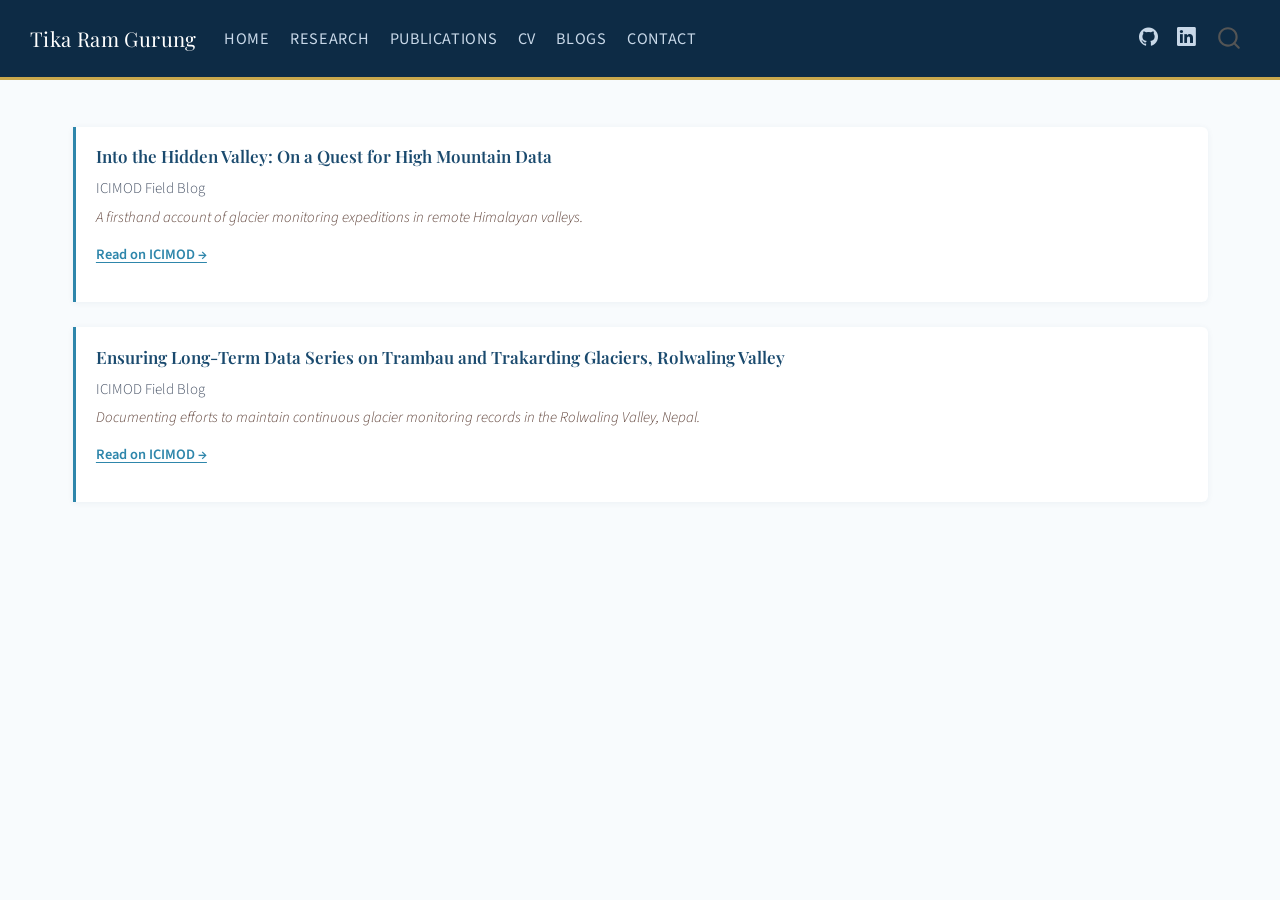
==== docs/blogs.html @ 4993eb08 "Initial website launch" ====
<!DOCTYPE html>
<html xmlns="http://www.w3.org/1999/xhtml" lang="en" xml:lang="en"><head>

<meta charset="utf-8">
<meta name="generator" content="quarto-1.7.32">

<meta name="viewport" content="width=device-width, initial-scale=1.0, user-scalable=yes">


<title>blogs – Tika Ram Gurung</title>
<style>
code{white-space: pre-wrap;}
span.smallcaps{font-variant: small-caps;}
div.columns{display: flex; gap: min(4vw, 1.5em);}
div.column{flex: auto; overflow-x: auto;}
div.hanging-indent{margin-left: 1.5em; text-indent: -1.5em;}
ul.task-list{list-style: none;}
ul.task-list li input[type="checkbox"] {
  width: 0.8em;
  margin: 0 0.8em 0.2em -1em; /* quarto-specific, see https://github.com/quarto-dev/quarto-cli/issues/4556 */ 
  vertical-align: middle;
}
</style>


<script src="site_libs/quarto-nav/quarto-nav.js"></script>
<script src="site_libs/quarto-nav/headroom.min.js"></script>
<script src="site_libs/clipboard/clipboard.min.js"></script>
<script src="site_libs/quarto-search/autocomplete.umd.js"></script>
<script src="site_libs/quarto-search/fuse.min.js"></script>
<script src="site_libs/quarto-search/quarto-search.js"></script>
<meta name="quarto:offset" content="./">
<link href="./favicon.ico" rel="icon">
<script src="site_libs/quarto-html/quarto.js" type="module"></script>
<script src="site_libs/quarto-html/tabsets/tabsets.js" type="module"></script>
<script src="site_libs/quarto-html/popper.min.js"></script>
<script src="site_libs/quarto-html/tippy.umd.min.js"></script>
<script src="site_libs/quarto-html/anchor.min.js"></script>
<link href="site_libs/quarto-html/tippy.css" rel="stylesheet">
<link href="site_libs/quarto-html/quarto-syntax-highlighting-37eea08aefeeee20ff55810ff984fec1.css" rel="stylesheet" id="quarto-text-highlighting-styles">
<script src="site_libs/bootstrap/bootstrap.min.js"></script>
<link href="site_libs/bootstrap/bootstrap-icons.css" rel="stylesheet">
<link href="site_libs/bootstrap/bootstrap-c1fac2584b48ed01fb6e278e36375074.min.css" rel="stylesheet" append-hash="true" id="quarto-bootstrap" data-mode="light">
<script id="quarto-search-options" type="application/json">{
  "location": "navbar",
  "copy-button": false,
  "collapse-after": 3,
  "panel-placement": "end",
  "type": "overlay",
  "limit": 50,
  "keyboard-shortcut": [
    "f",
    "/",
    "s"
  ],
  "show-item-context": false,
  "language": {
    "search-no-results-text": "No results",
    "search-matching-documents-text": "matching documents",
    "search-copy-link-title": "Copy link to search",
    "search-hide-matches-text": "Hide additional matches",
    "search-more-match-text": "more match in this document",
    "search-more-matches-text": "more matches in this document",
    "search-clear-button-title": "Clear",
    "search-text-placeholder": "",
    "search-detached-cancel-button-title": "Cancel",
    "search-submit-button-title": "Submit",
    "search-label": "Search"
  }
}</script>


<link rel="stylesheet" href="styles.css">
</head>

<body class="nav-fixed quarto-light">

<div id="quarto-search-results"></div>
  <header id="quarto-header" class="headroom fixed-top">
    <nav class="navbar navbar-expand-lg " data-bs-theme="dark">
      <div class="navbar-container container-fluid">
      <div class="navbar-brand-container mx-auto">
    <a class="navbar-brand" href="./index.html">
    <span class="navbar-title">Tika Ram Gurung</span>
    </a>
  </div>
            <div id="quarto-search" class="" title="Search"></div>
          <button class="navbar-toggler" type="button" data-bs-toggle="collapse" data-bs-target="#navbarCollapse" aria-controls="navbarCollapse" role="menu" aria-expanded="false" aria-label="Toggle navigation" onclick="if (window.quartoToggleHeadroom) { window.quartoToggleHeadroom(); }">
  <span class="navbar-toggler-icon"></span>
</button>
          <div class="collapse navbar-collapse" id="navbarCollapse">
            <ul class="navbar-nav navbar-nav-scroll me-auto">
  <li class="nav-item">
    <a class="nav-link" href="./index.html"> 
<span class="menu-text">Home</span></a>
  </li>  
  <li class="nav-item">
    <a class="nav-link" href="./research.html"> 
<span class="menu-text">Research</span></a>
  </li>  
  <li class="nav-item">
    <a class="nav-link" href="./publications.html"> 
<span class="menu-text">Publications</span></a>
  </li>  
  <li class="nav-item">
    <a class="nav-link" href="./cv.html"> 
<span class="menu-text">CV</span></a>
  </li>  
  <li class="nav-item">
    <a class="nav-link active" href="./blogs.html" aria-current="page"> 
<span class="menu-text">BLOGS</span></a>
  </li>  
  <li class="nav-item">
    <a class="nav-link" href="./contact.html"> 
<span class="menu-text">Contact</span></a>
  </li>  
</ul>
            <ul class="navbar-nav navbar-nav-scroll ms-auto">
  <li class="nav-item compact">
    <a class="nav-link" href="https://github.com/tikargrg"> <i class="bi bi-github" role="img">
</i> 
<span class="menu-text"></span></a>
  </li>  
  <li class="nav-item compact">
    <a class="nav-link" href="https://www.linkedin.com/in/tika-ram-gurung-55a743a3/"> <i class="bi bi-linkedin" role="img">
</i> 
<span class="menu-text"></span></a>
  </li>  
</ul>
          </div> <!-- /navcollapse -->
            <div class="quarto-navbar-tools">
</div>
      </div> <!-- /container-fluid -->
    </nav>
</header>
<!-- content -->
<div id="quarto-content" class="quarto-container page-columns page-rows-contents page-layout-full page-navbar">
<!-- sidebar -->
<!-- margin-sidebar -->
    
<!-- main -->
<main class="content column-page" id="quarto-document-content"><header id="title-block-header" class="quarto-title-block"></header>




<!-- Blog Card 1 -->
<div class="pub-item" style="margin-bottom:1.5rem;">
<div class="pub-title">
Into the Hidden Valley: On a Quest for High Mountain Data
</div>
<div class="pub-authors">
ICIMOD Field Blog
</div>
<div class="pub-journal" style="margin-bottom:0.5rem;">
A firsthand account of glacier monitoring expeditions in remote Himalayan valleys.
</div>
<p><a href="https://www.icimod.org/into-the-hidden-valley-on-a-quest-for-high-mountain-data/" target="_blank" style="color:#2e86ab; font-size:0.85rem; font-weight:600;">Read on ICIMOD →</a></p>
</div>
<!-- Blog Card 2 -->
<div class="pub-item" style="margin-bottom:1.5rem;">
<div class="pub-title">
Ensuring Long-Term Data Series on Trambau and Trakarding Glaciers, Rolwaling Valley
</div>
<div class="pub-authors">
ICIMOD Field Blog
</div>
<div class="pub-journal" style="margin-bottom:0.5rem;">
Documenting efforts to maintain continuous glacier monitoring records in the Rolwaling Valley, Nepal.
</div>
<p><a href="https://www.icimod.org/article/ensuring-long-term-data-series-on-trambau-and-trakarding-glaciers-rolwaling-valley/" target="_blank" style="color:#2e86ab; font-size:0.85rem; font-weight:600;">Read on ICIMOD →</a></p>
</div>



</main> <!-- /main -->
<script id="quarto-html-after-body" type="application/javascript">
  window.document.addEventListener("DOMContentLoaded", function (event) {
    const icon = "";
    const anchorJS = new window.AnchorJS();
    anchorJS.options = {
      placement: 'right',
      icon: icon
    };
    anchorJS.add('.anchored');
    const isCodeAnnotation = (el) => {
      for (const clz of el.classList) {
        if (clz.startsWith('code-annotation-')) {                     
          return true;
        }
      }
      return false;
    }
    const onCopySuccess = function(e) {
      // button target
      const button = e.trigger;
      // don't keep focus
      button.blur();
      // flash "checked"
      button.classList.add('code-copy-button-checked');
      var currentTitle = button.getAttribute("title");
      button.setAttribute("title", "Copied!");
      let tooltip;
      if (window.bootstrap) {
        button.setAttribute("data-bs-toggle", "tooltip");
        button.setAttribute("data-bs-placement", "left");
        button.setAttribute("data-bs-title", "Copied!");
        tooltip = new bootstrap.Tooltip(button, 
          { trigger: "manual", 
            customClass: "code-copy-button-tooltip",
            offset: [0, -8]});
        tooltip.show();    
      }
      setTimeout(function() {
        if (tooltip) {
          tooltip.hide();
          button.removeAttribute("data-bs-title");
          button.removeAttribute("data-bs-toggle");
          button.removeAttribute("data-bs-placement");
        }
        button.setAttribute("title", currentTitle);
        button.classList.remove('code-copy-button-checked');
      }, 1000);
      // clear code selection
      e.clearSelection();
    }
    const getTextToCopy = function(trigger) {
        const codeEl = trigger.previousElementSibling.cloneNode(true);
        for (const childEl of codeEl.children) {
          if (isCodeAnnotation(childEl)) {
            childEl.remove();
          }
        }
        return codeEl.innerText;
    }
    const clipboard = new window.ClipboardJS('.code-copy-button:not([data-in-quarto-modal])', {
      text: getTextToCopy
    });
    clipboard.on('success', onCopySuccess);
    if (window.document.getElementById('quarto-embedded-source-code-modal')) {
      const clipboardModal = new window.ClipboardJS('.code-copy-button[data-in-quarto-modal]', {
        text: getTextToCopy,
        container: window.document.getElementById('quarto-embedded-source-code-modal')
      });
      clipboardModal.on('success', onCopySuccess);
    }
      var localhostRegex = new RegExp(/^(?:http|https):\/\/localhost\:?[0-9]*\//);
      var mailtoRegex = new RegExp(/^mailto:/);
        var filterRegex = new RegExp('/' + window.location.host + '/');
      var isInternal = (href) => {
          return filterRegex.test(href) || localhostRegex.test(href) || mailtoRegex.test(href);
      }
      // Inspect non-navigation links and adorn them if external
     var links = window.document.querySelectorAll('a[href]:not(.nav-link):not(.navbar-brand):not(.toc-action):not(.sidebar-link):not(.sidebar-item-toggle):not(.pagination-link):not(.no-external):not([aria-hidden]):not(.dropdown-item):not(.quarto-navigation-tool):not(.about-link)');
      for (var i=0; i<links.length; i++) {
        const link = links[i];
        if (!isInternal(link.href)) {
          // undo the damage that might have been done by quarto-nav.js in the case of
          // links that we want to consider external
          if (link.dataset.originalHref !== undefined) {
            link.href = link.dataset.originalHref;
          }
        }
      }
    function tippyHover(el, contentFn, onTriggerFn, onUntriggerFn) {
      const config = {
        allowHTML: true,
        maxWidth: 500,
        delay: 100,
        arrow: false,
        appendTo: function(el) {
            return el.parentElement;
        },
        interactive: true,
        interactiveBorder: 10,
        theme: 'quarto',
        placement: 'bottom-start',
      };
      if (contentFn) {
        config.content = contentFn;
      }
      if (onTriggerFn) {
        config.onTrigger = onTriggerFn;
      }
      if (onUntriggerFn) {
        config.onUntrigger = onUntriggerFn;
      }
      window.tippy(el, config); 
    }
    const noterefs = window.document.querySelectorAll('a[role="doc-noteref"]');
    for (var i=0; i<noterefs.length; i++) {
      const ref = noterefs[i];
      tippyHover(ref, function() {
        // use id or data attribute instead here
        let href = ref.getAttribute('data-footnote-href') || ref.getAttribute('href');
        try { href = new URL(href).hash; } catch {}
        const id = href.replace(/^#\/?/, "");
        const note = window.document.getElementById(id);
        if (note) {
          return note.innerHTML;
        } else {
          return "";
        }
      });
    }
    const xrefs = window.document.querySelectorAll('a.quarto-xref');
    const processXRef = (id, note) => {
      // Strip column container classes
      const stripColumnClz = (el) => {
        el.classList.remove("page-full", "page-columns");
        if (el.children) {
          for (const child of el.children) {
            stripColumnClz(child);
          }
        }
      }
      stripColumnClz(note)
      if (id === null || id.startsWith('sec-')) {
        // Special case sections, only their first couple elements
        const container = document.createElement("div");
        if (note.children && note.children.length > 2) {
          container.appendChild(note.children[0].cloneNode(true));
          for (let i = 1; i < note.children.length; i++) {
            const child = note.children[i];
            if (child.tagName === "P" && child.innerText === "") {
              continue;
            } else {
              container.appendChild(child.cloneNode(true));
              break;
            }
          }
          if (window.Quarto?.typesetMath) {
            window.Quarto.typesetMath(container);
          }
          return container.innerHTML
        } else {
          if (window.Quarto?.typesetMath) {
            window.Quarto.typesetMath(note);
          }
          return note.innerHTML;
        }
      } else {
        // Remove any anchor links if they are present
        const anchorLink = note.querySelector('a.anchorjs-link');
        if (anchorLink) {
          anchorLink.remove();
        }
        if (window.Quarto?.typesetMath) {
          window.Quarto.typesetMath(note);
        }
        if (note.classList.contains("callout")) {
          return note.outerHTML;
        } else {
          return note.innerHTML;
        }
      }
    }
    for (var i=0; i<xrefs.length; i++) {
      const xref = xrefs[i];
      tippyHover(xref, undefined, function(instance) {
        instance.disable();
        let url = xref.getAttribute('href');
        let hash = undefined; 
        if (url.startsWith('#')) {
          hash = url;
        } else {
          try { hash = new URL(url).hash; } catch {}
        }
        if (hash) {
          const id = hash.replace(/^#\/?/, "");
          const note = window.document.getElementById(id);
          if (note !== null) {
            try {
              const html = processXRef(id, note.cloneNode(true));
              instance.setContent(html);
            } finally {
              instance.enable();
              instance.show();
            }
          } else {
            // See if we can fetch this
            fetch(url.split('#')[0])
            .then(res => res.text())
            .then(html => {
              const parser = new DOMParser();
              const htmlDoc = parser.parseFromString(html, "text/html");
              const note = htmlDoc.getElementById(id);
              if (note !== null) {
                const html = processXRef(id, note);
                instance.setContent(html);
              } 
            }).finally(() => {
              instance.enable();
              instance.show();
            });
          }
        } else {
          // See if we can fetch a full url (with no hash to target)
          // This is a special case and we should probably do some content thinning / targeting
          fetch(url)
          .then(res => res.text())
          .then(html => {
            const parser = new DOMParser();
            const htmlDoc = parser.parseFromString(html, "text/html");
            const note = htmlDoc.querySelector('main.content');
            if (note !== null) {
              // This should only happen for chapter cross references
              // (since there is no id in the URL)
              // remove the first header
              if (note.children.length > 0 && note.children[0].tagName === "HEADER") {
                note.children[0].remove();
              }
              const html = processXRef(null, note);
              instance.setContent(html);
            } 
          }).finally(() => {
            instance.enable();
            instance.show();
          });
        }
      }, function(instance) {
      });
    }
        let selectedAnnoteEl;
        const selectorForAnnotation = ( cell, annotation) => {
          let cellAttr = 'data-code-cell="' + cell + '"';
          let lineAttr = 'data-code-annotation="' +  annotation + '"';
          const selector = 'span[' + cellAttr + '][' + lineAttr + ']';
          return selector;
        }
        const selectCodeLines = (annoteEl) => {
          const doc = window.document;
          const targetCell = annoteEl.getAttribute("data-target-cell");
          const targetAnnotation = annoteEl.getAttribute("data-target-annotation");
          const annoteSpan = window.document.querySelector(selectorForAnnotation(targetCell, targetAnnotation));
          const lines = annoteSpan.getAttribute("data-code-lines").split(",");
          const lineIds = lines.map((line) => {
            return targetCell + "-" + line;
          })
          let top = null;
          let height = null;
          let parent = null;
          if (lineIds.length > 0) {
              //compute the position of the single el (top and bottom and make a div)
              const el = window.document.getElementById(lineIds[0]);
              top = el.offsetTop;
              height = el.offsetHeight;
              parent = el.parentElement.parentElement;
            if (lineIds.length > 1) {
              const lastEl = window.document.getElementById(lineIds[lineIds.length - 1]);
              const bottom = lastEl.offsetTop + lastEl.offsetHeight;
              height = bottom - top;
            }
            if (top !== null && height !== null && parent !== null) {
              // cook up a div (if necessary) and position it 
              let div = window.document.getElementById("code-annotation-line-highlight");
              if (div === null) {
                div = window.document.createElement("div");
                div.setAttribute("id", "code-annotation-line-highlight");
                div.style.position = 'absolute';
                parent.appendChild(div);
              }
              div.style.top = top - 2 + "px";
              div.style.height = height + 4 + "px";
              div.style.left = 0;
              let gutterDiv = window.document.getElementById("code-annotation-line-highlight-gutter");
              if (gutterDiv === null) {
                gutterDiv = window.document.createElement("div");
                gutterDiv.setAttribute("id", "code-annotation-line-highlight-gutter");
                gutterDiv.style.position = 'absolute';
                const codeCell = window.document.getElementById(targetCell);
                const gutter = codeCell.querySelector('.code-annotation-gutter');
                gutter.appendChild(gutterDiv);
              }
              gutterDiv.style.top = top - 2 + "px";
              gutterDiv.style.height = height + 4 + "px";
            }
            selectedAnnoteEl = annoteEl;
          }
        };
        const unselectCodeLines = () => {
          const elementsIds = ["code-annotation-line-highlight", "code-annotation-line-highlight-gutter"];
          elementsIds.forEach((elId) => {
            const div = window.document.getElementById(elId);
            if (div) {
              div.remove();
            }
          });
          selectedAnnoteEl = undefined;
        };
          // Handle positioning of the toggle
      window.addEventListener(
        "resize",
        throttle(() => {
          elRect = undefined;
          if (selectedAnnoteEl) {
            selectCodeLines(selectedAnnoteEl);
          }
        }, 10)
      );
      function throttle(fn, ms) {
      let throttle = false;
      let timer;
        return (...args) => {
          if(!throttle) { // first call gets through
              fn.apply(this, args);
              throttle = true;
          } else { // all the others get throttled
              if(timer) clearTimeout(timer); // cancel #2
              timer = setTimeout(() => {
                fn.apply(this, args);
                timer = throttle = false;
              }, ms);
          }
        };
      }
        // Attach click handler to the DT
        const annoteDls = window.document.querySelectorAll('dt[data-target-cell]');
        for (const annoteDlNode of annoteDls) {
          annoteDlNode.addEventListener('click', (event) => {
            const clickedEl = event.target;
            if (clickedEl !== selectedAnnoteEl) {
              unselectCodeLines();
              const activeEl = window.document.querySelector('dt[data-target-cell].code-annotation-active');
              if (activeEl) {
                activeEl.classList.remove('code-annotation-active');
              }
              selectCodeLines(clickedEl);
              clickedEl.classList.add('code-annotation-active');
            } else {
              // Unselect the line
              unselectCodeLines();
              clickedEl.classList.remove('code-annotation-active');
            }
          });
        }
    const findCites = (el) => {
      const parentEl = el.parentElement;
      if (parentEl) {
        const cites = parentEl.dataset.cites;
        if (cites) {
          return {
            el,
            cites: cites.split(' ')
          };
        } else {
          return findCites(el.parentElement)
        }
      } else {
        return undefined;
      }
    };
    var bibliorefs = window.document.querySelectorAll('a[role="doc-biblioref"]');
    for (var i=0; i<bibliorefs.length; i++) {
      const ref = bibliorefs[i];
      const citeInfo = findCites(ref);
      if (citeInfo) {
        tippyHover(citeInfo.el, function() {
          var popup = window.document.createElement('div');
          citeInfo.cites.forEach(function(cite) {
            var citeDiv = window.document.createElement('div');
            citeDiv.classList.add('hanging-indent');
            citeDiv.classList.add('csl-entry');
            var biblioDiv = window.document.getElementById('ref-' + cite);
            if (biblioDiv) {
              citeDiv.innerHTML = biblioDiv.innerHTML;
            }
            popup.appendChild(citeDiv);
          });
          return popup.innerHTML;
        });
      }
    }
  });
  </script>
</div> <!-- /content -->




</body></html>
---- docs/site_libs/quarto-html/tippy.css ----
.tippy-box[data-animation=fade][data-state=hidden]{opacity:0}[data-tippy-root]{max-width:calc(100vw - 10px)}.tippy-box{position:relative;background-color:#333;color:#fff;border-radius:4px;font-size:14px;line-height:1.4;white-space:normal;outline:0;transition-property:transform,visibility,opacity}.tippy-box[data-placement^=top]>.tippy-arrow{bottom:0}.tippy-box[data-placement^=top]>.tippy-arrow:before{bottom:-7px;left:0;border-width:8px 8px 0;border-top-color:initial;transform-origin:center top}.tippy-box[data-placement^=bottom]>.tippy-arrow{top:0}.tippy-box[data-placement^=bottom]>.tippy-arrow:before{top:-7px;left:0;border-width:0 8px 8px;border-bottom-color:initial;transform-origin:center bottom}.tippy-box[data-placement^=left]>.tippy-arrow{right:0}.tippy-box[data-placement^=left]>.tippy-arrow:before{border-width:8px 0 8px 8px;border-left-color:initial;right:-7px;transform-origin:center left}.tippy-box[data-placement^=right]>.tippy-arrow{left:0}.tippy-box[data-placement^=right]>.tippy-arrow:before{left:-7px;border-width:8px 8px 8px 0;border-right-color:initial;transform-origin:center right}.tippy-box[data-inertia][data-state=visible]{transition-timing-function:cubic-bezier(.54,1.5,.38,1.11)}.tippy-arrow{width:16px;height:16px;color:#333}.tippy-arrow:before{content:"";position:absolute;border-color:transparent;border-style:solid}.tippy-content{position:relative;padding:5px 9px;z-index:1}
---- docs/site_libs/quarto-html/quarto-syntax-highlighting-37eea08aefeeee20ff55810ff984fec1.css ----
/* quarto syntax highlight colors */
:root {
  --quarto-hl-ot-color: #003B4F;
  --quarto-hl-at-color: #657422;
  --quarto-hl-ss-color: #20794D;
  --quarto-hl-an-color: #5E5E5E;
  --quarto-hl-fu-color: #4758AB;
  --quarto-hl-st-color: #20794D;
  --quarto-hl-cf-color: #003B4F;
  --quarto-hl-op-color: #5E5E5E;
  --quarto-hl-er-color: #AD0000;
  --quarto-hl-bn-color: #AD0000;
  --quarto-hl-al-color: #AD0000;
  --quarto-hl-va-color: #111111;
  --quarto-hl-bu-color: inherit;
  --quarto-hl-ex-color: inherit;
  --quarto-hl-pp-color: #AD0000;
  --quarto-hl-in-color: #5E5E5E;
  --quarto-hl-vs-color: #20794D;
  --quarto-hl-wa-color: #5E5E5E;
  --quarto-hl-do-color: #5E5E5E;
  --quarto-hl-im-color: #00769E;
  --quarto-hl-ch-color: #20794D;
  --quarto-hl-dt-color: #AD0000;
  --quarto-hl-fl-color: #AD0000;
  --quarto-hl-co-color: #5E5E5E;
  --quarto-hl-cv-color: #5E5E5E;
  --quarto-hl-cn-color: #8f5902;
  --quarto-hl-sc-color: #5E5E5E;
  --quarto-hl-dv-color: #AD0000;
  --quarto-hl-kw-color: #003B4F;
}

/* other quarto variables */
:root {
  --quarto-font-monospace: SFMono-Regular, Menlo, Monaco, Consolas, "Liberation Mono", "Courier New", monospace;
}

/* syntax highlight based on Pandoc's rules */
pre > code.sourceCode > span {
  color: #003B4F;
}

code.sourceCode > span {
  color: #003B4F;
}

div.sourceCode,
div.sourceCode pre.sourceCode {
  color: #003B4F;
}

/* Normal */
code span {
  color: #003B4F;
}

/* Alert */
code span.al {
  color: #AD0000;
  font-style: inherit;
}

/* Annotation */
code span.an {
  color: #5E5E5E;
  font-style: inherit;
}

/* Attribute */
code span.at {
  color: #657422;
  font-style: inherit;
}

/* BaseN */
code span.bn {
  color: #AD0000;
  font-style: inherit;
}

/* BuiltIn */
code span.bu {
  font-style: inherit;
}

/* ControlFlow */
code span.cf {
  color: #003B4F;
  font-weight: bold;
  font-style: inherit;
}

/* Char */
code span.ch {
  color: #20794D;
  font-style: inherit;
}

/* Constant */
code span.cn {
  color: #8f5902;
  font-style: inherit;
}

/* Comment */
code span.co {
  color: #5E5E5E;
  font-style: inherit;
}

/* CommentVar */
code span.cv {
  color: #5E5E5E;
  font-style: italic;
}

/* Documentation */
code span.do {
  color: #5E5E5E;
  font-style: italic;
}

/* DataType */
code span.dt {
  color: #AD0000;
  font-style: inherit;
}

/* DecVal */
code span.dv {
  color: #AD0000;
  font-style: inherit;
}

/* Error */
code span.er {
  color: #AD0000;
  font-style: inherit;
}

/* Extension */
code span.ex {
  font-style: inherit;
}

/* Float */
code span.fl {
  color: #AD0000;
  font-style: inherit;
}

/* Function */
code span.fu {
  color: #4758AB;
  font-style: inherit;
}

/* Import */
code span.im {
  color: #00769E;
  font-style: inherit;
}

/* Information */
code span.in {
  color: #5E5E5E;
  font-style: inherit;
}

/* Keyword */
code span.kw {
  color: #003B4F;
  font-weight: bold;
  font-style: inherit;
}

/* Operator */
code span.op {
  color: #5E5E5E;
  font-style: inherit;
}

/* Other */
code span.ot {
  color: #003B4F;
  font-style: inherit;
}

/* Preprocessor */
code span.pp {
  color: #AD0000;
  font-style: inherit;
}

/* SpecialChar */
code span.sc {
  color: #5E5E5E;
  font-style: inherit;
}

/* SpecialString */
code span.ss {
  color: #20794D;
  font-style: inherit;
}

/* String */
code span.st {
  color: #20794D;
  font-style: inherit;
}

/* Variable */
code span.va {
  color: #111111;
  font-style: inherit;
}

/* VerbatimString */
code span.vs {
  color: #20794D;
  font-style: inherit;
}

/* Warning */
code span.wa {
  color: #5E5E5E;
  font-style: italic;
}

.prevent-inlining {
  content: "</";
}

/*# sourceMappingURL=27d3d809615f7771493d095567f04340.css.map */
---- docs/styles.css ----
/* ── Google Fonts ── */
@import url('https://fonts.googleapis.com/css2?family=Playfair+Display:wght@400;600;700&family=Source+Sans+3:wght@300;400;600&family=JetBrains+Mono:wght@400&display=swap');

/* ── Color Palette: Himalayan Ice & Earth ── */
:root {
  --glacier-blue:   #1a4a6e;
  --ice-light:      #d6eaf8;
  --peak-white:     #f8fbfd;
  --earth-brown:    #5d4037;
  --meltwater:      #2e86ab;
  --snow-gray:      #e8edf0;
  --text-dark:      #1c2833;
  --text-mid:       #4a5568;
  --accent-gold:    #c9a84c;
  --nav-bg:         #0d2b45;
}

/* ── Base ── */
body {
  font-family: 'Source Sans 3', sans-serif;
  font-weight: 300;
  color: var(--text-dark);
  background: var(--peak-white);
  line-height: 1.75;
}

h1, h2, h3, h4 {
  font-family: 'Playfair Display', serif;
  color: var(--glacier-blue);
}

code, pre {
  font-family: 'JetBrains Mono', monospace;
  font-size: 0.85em;
}

/* ── Navbar ── */
.navbar {
  background-color: var(--nav-bg) !important;
  border-bottom: 3px solid var(--accent-gold);
  padding: 0.8rem 2rem;
}

.navbar-brand,
.navbar-brand:hover {
  color: #ffffff !important;
  font-family: 'Playfair Display', serif;
  font-size: 1.2rem;
  letter-spacing: 0.02em;
}

.navbar .nav-link {
  color: #c8d8e8 !important;
  font-weight: 400;
  font-size: 0.95rem;
  letter-spacing: 0.04em;
  text-transform: uppercase;
  transition: color 0.2s;
}

.navbar .nav-link:hover {
  color: var(--accent-gold) !important;
}

/* ── Hero Section ── */
.hero-section {
background: linear-gradient(135deg, rgba(13,43,69,0.88), rgba(13,43,69,0.75)),
            url('Tika.JPG');
  background-size: cover;
  background-position: center;
  color: white;
  padding: 5rem 2rem 4rem;
  position: relative;
  overflow: hidden;
}

.hero-section::before {
  content: '';
  position: absolute;
  bottom: 0; left: 0; right: 0;
  height: 60px;
  background: url("data:image/svg+xml,%3Csvg viewBox='0 0 1200 60' xmlns='http://www.w3.org/2000/svg'%3E%3Cpolygon points='0,60 200,10 400,45 600,5 800,40 1000,8 1200,35 1200,60' fill='%23f8fbfd'/%3E%3C/svg%3E");
  background-size: cover;
}

.hero-section::after {
  content: '';
  position: absolute;
  top: -50px; right: -50px;
  width: 300px; height: 300px;
  border-radius: 50%;
  background: rgba(255,255,255,0.04);
}

.hero-name {
  font-family: 'Playfair Display', serif;
  font-size: clamp(2.2rem, 5vw, 3.5rem);
  font-weight: 700;
  margin-bottom: 0.3rem;
  line-height: 1.1;
}

.hero-title {
  font-size: 1.1rem;
  font-weight: 300;
  color: var(--ice-light);
  margin-bottom: 0.2rem;
  letter-spacing: 0.03em;
}

.hero-affil {
  font-size: 0.95rem;
  color: rgba(255,255,255,0.65);
  margin-bottom: 1.5rem;
}

.hero-tagline {
  font-style: italic;
  color: rgba(255,255,255,0.82);
  font-size: 1rem;
  max-width: 520px;
  margin-bottom: 2rem;
  line-height: 1.6;
}

.hero-badges {
  display: flex;
  flex-wrap: wrap;
  gap: 0.6rem;
  margin-bottom: 2rem;
}

.badge-pill {
  background: rgba(255,255,255,0.12);
  border: 1px solid rgba(255,255,255,0.25);
  color: #e0edf7;
  border-radius: 20px;
  padding: 0.25rem 0.85rem;
  font-size: 0.82rem;
  font-weight: 400;
  letter-spacing: 0.03em;
}

.hero-links a {
  display: inline-flex;
  align-items: center;
  gap: 0.4rem;
  background: var(--accent-gold);
  color: var(--nav-bg);
  padding: 0.55rem 1.3rem;
  border-radius: 4px;
  font-weight: 600;
  font-size: 0.9rem;
  text-decoration: none;
  margin-right: 0.6rem;
  margin-bottom: 0.5rem;
  transition: transform 0.15s, box-shadow 0.15s;
}

.hero-links a:hover {
  transform: translateY(-2px);
  box-shadow: 0 6px 18px rgba(0,0,0,0.3);
  text-decoration: none;
  color: var(--nav-bg);
}

.hero-links a.secondary {
  background: transparent;
  border: 1.5px solid rgba(255,255,255,0.4);
  color: white;
}

.hero-links a.secondary:hover {
  border-color: white;
  color: white;
}

/* ── Section Styles ── */
.section {
  padding: 4rem 2rem;
}

.section-alt {
  background: var(--snow-gray);
}

.section-title {
  font-family: 'Playfair Display', serif;
  font-size: 1.9rem;
  color: var(--glacier-blue);
  margin-bottom: 0.4rem;
  position: relative;
  display: inline-block;
}

.section-title::after {
  content: '';
  display: block;
  width: 50px;
  height: 3px;
  background: var(--accent-gold);
  margin-top: 0.4rem;
}

/* ── Cards ── */
.project-card {
  background: white;
  border-radius: 8px;
  overflow: hidden;
  box-shadow: 0 2px 12px rgba(26,74,110,0.08);
  transition: transform 0.2s, box-shadow 0.2s;
  height: 100%;
}

.project-card:hover {
  transform: translateY(-4px);
  box-shadow: 0 10px 30px rgba(26,74,110,0.15);
}

.project-card img {
  width: 100%;
  height: 220px;
  object-fit: cover;
}

.project-card-body {
  padding: 1.4rem 1.5rem;
}

.project-card-body h3 {
  font-size: 1.15rem;
  margin-bottom: 0.5rem;
  color: var(--glacier-blue);
}

.project-card-body p {
  font-size: 0.92rem;
  color: var(--text-mid);
  line-height: 1.65;
}

.tag {
  display: inline-block;
  background: var(--ice-light);
  color: var(--glacier-blue);
  border-radius: 3px;
  padding: 0.18rem 0.6rem;
  font-size: 0.78rem;
  font-weight: 600;
  margin-right: 0.3rem;
  margin-bottom: 0.4rem;
  letter-spacing: 0.04em;
  text-transform: uppercase;
}

/* ── Publication List ── */
.pub-item {
  border-left: 3px solid var(--meltwater);
  padding: 0.9rem 1.2rem;
  margin-bottom: 1.2rem;
  background: white;
  border-radius: 0 6px 6px 0;
  box-shadow: 0 1px 6px rgba(26,74,110,0.06);
}

.pub-item:hover {
  border-left-color: var(--accent-gold);
}

.pub-item .pub-title {
  font-family: 'Playfair Display', serif;
  font-size: 1rem;
  color: var(--glacier-blue);
  font-weight: 600;
  margin-bottom: 0.25rem;
}

.pub-item .pub-authors {
  font-size: 0.88rem;
  color: var(--text-mid);
  margin-bottom: 0.15rem;
}

.pub-item .pub-journal {
  font-size: 0.88rem;
  color: var(--earth-brown);
  font-style: italic;
}

.pub-item a {
  color: var(--meltwater);
  font-size: 0.82rem;
  font-weight: 600;
}

/* ── Stats Row ── */
.stat-box {
  text-align: center;
  padding: 1.5rem;
}

.stat-number {
  font-family: 'Playfair Display', serif;
  font-size: 2.8rem;
  font-weight: 700;
  color: var(--glacier-blue);
  line-height: 1;
}

.stat-label {
  font-size: 0.88rem;
  color: var(--text-mid);
  text-transform: uppercase;
  letter-spacing: 0.08em;
  margin-top: 0.3rem;
}

/* ── Timeline ── */
.timeline-item {
  border-left: 2px solid var(--ice-light);
  padding: 0 0 1.5rem 1.5rem;
  position: relative;
  margin-left: 0.5rem;
}

.timeline-item::before {
  content: '';
  position: absolute;
  left: -7px; top: 4px;
  width: 12px; height: 12px;
  border-radius: 50%;
  background: var(--meltwater);
  border: 2px solid white;
  box-shadow: 0 0 0 2px var(--meltwater);
}

.timeline-year {
  font-size: 0.8rem;
  font-weight: 600;
  color: var(--meltwater);
  letter-spacing: 0.06em;
  text-transform: uppercase;
  margin-bottom: 0.15rem;
}

.timeline-title {
  font-family: 'Playfair Display', serif;
  font-size: 1rem;
  color: var(--glacier-blue);
  margin-bottom: 0.1rem;
}

.timeline-sub {
  font-size: 0.88rem;
  color: var(--text-mid);
}

/* ── Award Banner ── */
.award-item {
  display: flex;
  align-items: flex-start;
  gap: 1rem;
  padding: 1rem 1.2rem;
  background: white;
  border-radius: 6px;
  margin-bottom: 0.8rem;
  box-shadow: 0 1px 6px rgba(0,0,0,0.06);
}

.award-icon {
  font-size: 1.4rem;
  flex-shrink: 0;
}

/* ── Footer ── */
.site-footer {
  background: var(--nav-bg);
  color: rgba(255,255,255,0.6);
  text-align: center;
  padding: 2.5rem 1rem;
  font-size: 0.88rem;
}

.site-footer a {
  color: var(--accent-gold);
}

/* ── Responsive tweaks ── */
@media (max-width: 768px) {
  .hero-section { padding: 3.5rem 1.2rem 3rem; }
  .section { padding: 2.5rem 1.2rem; }
}

/* ── quarto overrides ── */
#quarto-content { padding: 0; }
main.content { padding: 0; max-width: 100%; }
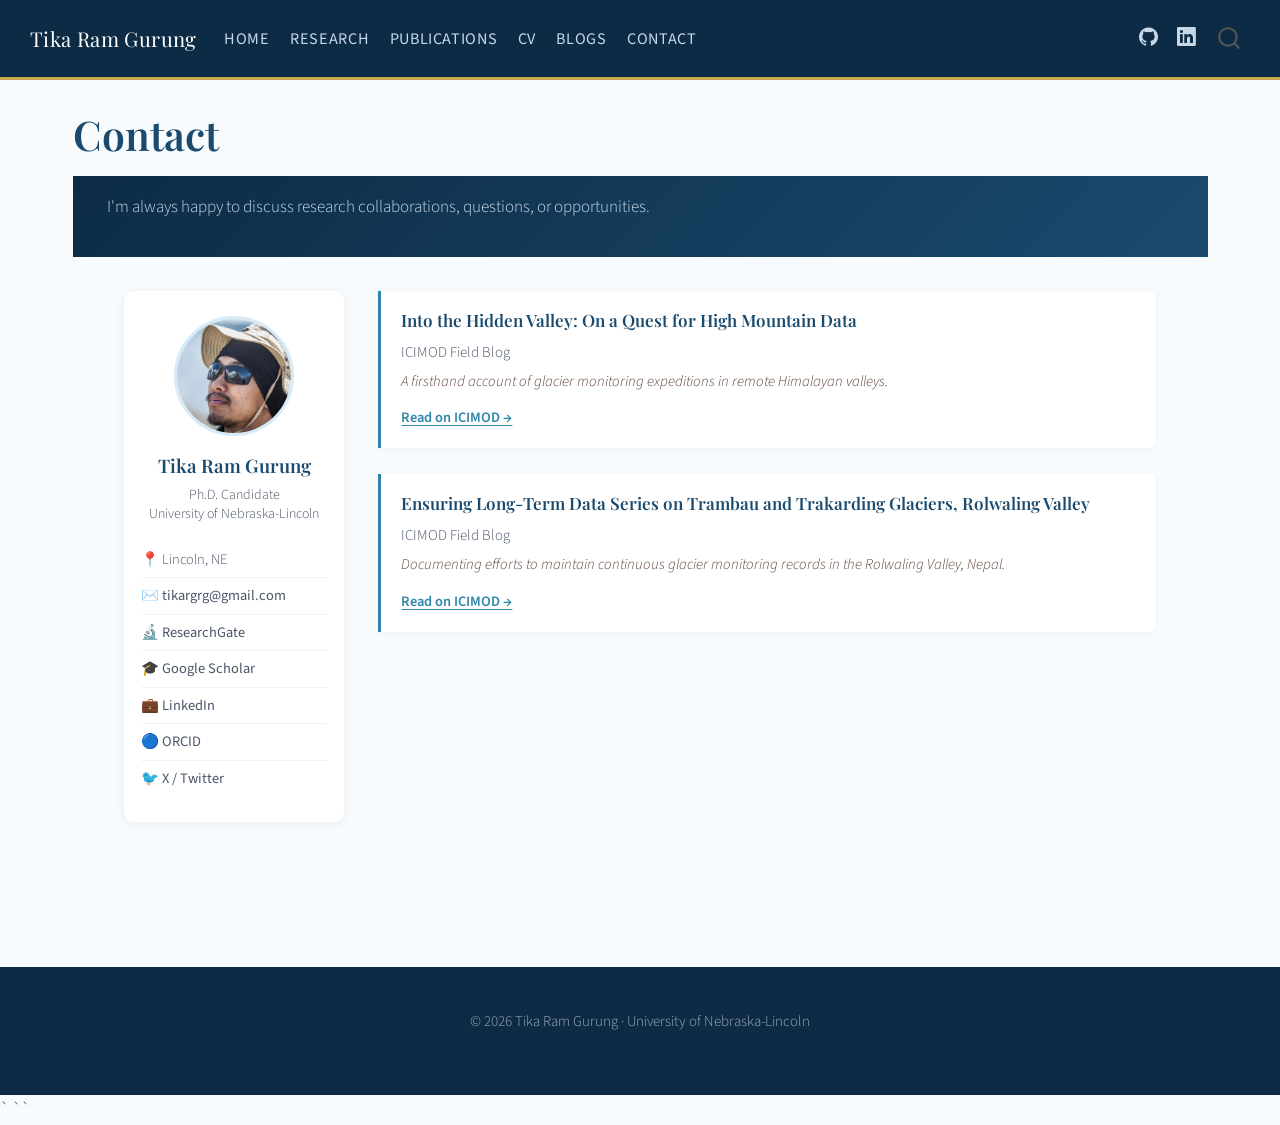
==== commit e5b27023: "sidebar added" ====
--- a/docs/blogs.html
+++ b/docs/blogs.html
@@ -71,6 +71,14 @@
 
 
 <link rel="stylesheet" href="styles.css">
+<meta property="og:title" content="Tika Ram Gurung">
+<meta property="og:image" content="https://tikagurung.github.io/tika-r-gurung-github.io/figures/Tika_Face.JPG">
+<meta property="og:site_name" content="Tika Ram Gurung">
+<meta property="og:image:alt" content="Tika Ram Gurung">
+<meta name="twitter:title" content="Tika Ram Gurung">
+<meta name="twitter:image" content="https://tikagurung.github.io/tika-r-gurung-github.io/figures/Tika_Face.JPG">
+<meta name="twitter:image:alt" content="Tika Ram Gurung">
+<meta name="twitter:card" content="summary_large_image">
 </head>
 
 <body class="nav-fixed quarto-light">
@@ -117,7 +125,7 @@
 </ul>
             <ul class="navbar-nav navbar-nav-scroll ms-auto">
   <li class="nav-item compact">
-    <a class="nav-link" href="https://github.com/tikargrg"> <i class="bi bi-github" role="img">
+    <a class="nav-link" href="https://github.com/TikaGurung"> <i class="bi bi-github" role="img">
 </i> 
 <span class="menu-text"></span></a>
   </li>  
@@ -139,41 +147,74 @@
 <!-- margin-sidebar -->
     
 <!-- main -->
-<main class="content column-page" id="quarto-document-content"><header id="title-block-header" class="quarto-title-block"></header>
-
-
-
-
-<!-- Blog Card 1 -->
-<div class="pub-item" style="margin-bottom:1.5rem;">
-<div class="pub-title">
-Into the Hidden Valley: On a Quest for High Mountain Data
+<main class="content column-page" id="quarto-document-content"><header id="title-block-header" class="quarto-title-block"><h1 style="font-family:'Playfair Display',serif; font-size:2.4rem; margin-bottom:0.4rem;" class="title display-7">Contact</h1></header>
+
+
+
+
+<!-- HERO -->
+<div style="background: linear-gradient(135deg,#0d2b45,#1a4a6e); color:white; padding:1rem 2rem;">
+  <div style="max-width:1100px; margin:0 auto;">
+    
+    <p style="color:#c8d8e8;">I'm always happy to discuss research collaborations, questions, or opportunities.</p>
+  </div>
 </div>
-<div class="pub-authors">
-ICIMOD Field Blog
+
+<!-- TWO COLUMN LAYOUT -->
+<div style="max-width:1100px; margin:0 auto; display:grid; grid-template-columns:220px 1fr; gap:2rem; padding:2rem;">
+
+  <!-- PROFILE SIDEBAR -->
+  <div>
+    <div class="profile-card">
+      <img src="figures/Tika_Face.JPG" alt="Tika Ram Gurung">
+      <div class="profile-name">Tika Ram Gurung</div>
+      <div class="profile-role">Ph.D. Candidate<br>University of Nebraska-Lincoln</div>
+      <ul class="profile-links">
+        <li>📍 Lincoln, NE</li>
+        <li>✉️ <a href="mailto:tikargrg@gmail.com">tikargrg@gmail.com</a></li>
+        <li>🔬 <a href="https://www.researchgate.net/profile/Tika-Ram-Gurung" target="_blank">ResearchGate</a></li>
+        <li>🎓 <a href="https://scholar.google.com/citations?user=TMxdLn0AAAAJ&amp;hl=en" target="_blank">Google Scholar</a></li>
+        <li>💼 <a href="https://www.linkedin.com/in/tika-ram-gurung-55a743a3/" target="_blank">LinkedIn</a></li>
+        <li>🔵 <a href="https://orcid.org/0000-0003-4287-6150" target="_blank">ORCID</a></li>
+        <li>🐦 <a href="https://x.com/TR_Gurung" target="_blank">X / Twitter</a></li>
+      </ul>
+    </div>
+  </div>
+
+  <!-- MAIN CONTENT -->
+
+ <!-- MAIN CONTENT -->
+  <div>
+
+    <!-- Blog Card 1 -->
+    <div class="pub-item" style="margin-bottom:1.5rem;">
+      <div class="pub-title">Into the Hidden Valley: On a Quest for High Mountain Data</div>
+      <div class="pub-authors">ICIMOD Field Blog</div>
+      <div class="pub-journal" style="margin-bottom:0.5rem;">A firsthand account of glacier monitoring expeditions in remote Himalayan valleys.</div>
+      <a href="https://www.icimod.org/into-the-hidden-valley-on-a-quest-for-high-mountain-data/" target="_blank" style="color:#2e86ab; font-size:0.85rem; font-weight:600;">Read on ICIMOD →</a>
+    </div>
+
+    <!-- Blog Card 2 -->
+    <div class="pub-item" style="margin-bottom:1.5rem;">
+      <div class="pub-title">Ensuring Long-Term Data Series on Trambau and Trakarding Glaciers, Rolwaling Valley</div>
+      <div class="pub-authors">ICIMOD Field Blog</div>
+      <div class="pub-journal" style="margin-bottom:0.5rem;">Documenting efforts to maintain continuous glacier monitoring records in the Rolwaling Valley, Nepal.</div>
+      <a href="https://www.icimod.org/article/ensuring-long-term-data-series-on-trambau-and-trakarding-glaciers-rolwaling-valley/" target="_blank" style="color:#2e86ab; font-size:0.85rem; font-weight:600;">Read on ICIMOD →</a>
+    </div>
+
+  </div>
 </div>
-<div class="pub-journal" style="margin-bottom:0.5rem;">
-A firsthand account of glacier monitoring expeditions in remote Himalayan valleys.
-</div>
-<p><a href="https://www.icimod.org/into-the-hidden-valley-on-a-quest-for-high-mountain-data/" target="_blank" style="color:#2e86ab; font-size:0.85rem; font-weight:600;">Read on ICIMOD →</a></p>
-</div>
-<!-- Blog Card 2 -->
-<div class="pub-item" style="margin-bottom:1.5rem;">
-<div class="pub-title">
-Ensuring Long-Term Data Series on Trambau and Trakarding Glaciers, Rolwaling Valley
-</div>
-<div class="pub-authors">
-ICIMOD Field Blog
-</div>
-<div class="pub-journal" style="margin-bottom:0.5rem;">
-Documenting efforts to maintain continuous glacier monitoring records in the Rolwaling Valley, Nepal.
-</div>
-<p><a href="https://www.icimod.org/article/ensuring-long-term-data-series-on-trambau-and-trakarding-glaciers-rolwaling-valley/" target="_blank" style="color:#2e86ab; font-size:0.85rem; font-weight:600;">Read on ICIMOD →</a></p>
-</div>
-
-
-
-</main> <!-- /main -->
+  </main></div>
+
+
+<footer class="site-footer">
+  <p>© 2026 Tika Ram Gurung · University of Nebraska-Lincoln</p>
+</footer>
+` ``
+
+
+
+ <!-- /main -->
 <script id="quarto-html-after-body" type="application/javascript">
   window.document.addEventListener("DOMContentLoaded", function (event) {
     const icon = "";
@@ -246,7 +287,7 @@
     }
       var localhostRegex = new RegExp(/^(?:http|https):\/\/localhost\:?[0-9]*\//);
       var mailtoRegex = new RegExp(/^mailto:/);
-        var filterRegex = new RegExp('/' + window.location.host + '/');
+        var filterRegex = new RegExp("https:\/\/tikagurung\.github\.io\/tika-r-gurung-github\.io\/");
       var isInternal = (href) => {
           return filterRegex.test(href) || localhostRegex.test(href) || mailtoRegex.test(href);
       }
@@ -573,7 +614,7 @@
     }
   });
   </script>
-</div> <!-- /content -->
+ <!-- /content -->
 
 
 
--- a/docs/styles.css
+++ b/docs/styles.css
@@ -394,3 +394,65 @@
 /* ── quarto overrides ── */
 #quarto-content { padding: 0; }
 main.content { padding: 0; max-width: 100%; }
+
+
+/* ── Profile Sidebar Card ── */
+.profile-card {
+  text-align: center;
+  padding: 1.5rem 1rem;
+  background: white;
+  border-radius: 10px;
+  box-shadow: 0 2px 12px rgba(26,74,110,0.08);
+  margin-bottom: 2rem;
+}
+
+.profile-card img {
+  width: 120px;
+  height: 120px;
+  border-radius: 50%;
+  object-fit: cover;
+  border: 3px solid var(--ice-light);
+  margin-bottom: 0.8rem;
+}
+
+.profile-card .profile-name {
+  font-family: 'Playfair Display', serif;
+  font-size: 1.1rem;
+  color: var(--glacier-blue);
+  font-weight: 600;
+  margin-bottom: 0.2rem;
+}
+
+.profile-card .profile-role {
+  font-size: 0.82rem;
+  color: var(--text-mid);
+  margin-bottom: 1rem;
+  line-height: 1.4;
+}
+
+.profile-card .profile-links {
+  list-style: none;
+  padding: 0;
+  margin: 0;
+  text-align: left;
+}
+
+.profile-card .profile-links li {
+  padding: 0.3rem 0;
+  font-size: 0.85rem;
+  color: var(--text-mid);
+  border-bottom: 1px solid #f0f4f8;
+}
+
+.profile-card .profile-links li:last-child {
+  border-bottom: none;
+}
+
+.profile-card .profile-links a {
+  color: var(--text-mid);
+  text-decoration: none;
+}
+
+.profile-card .profile-links a:hover {
+  color: var(--meltwater);
+}
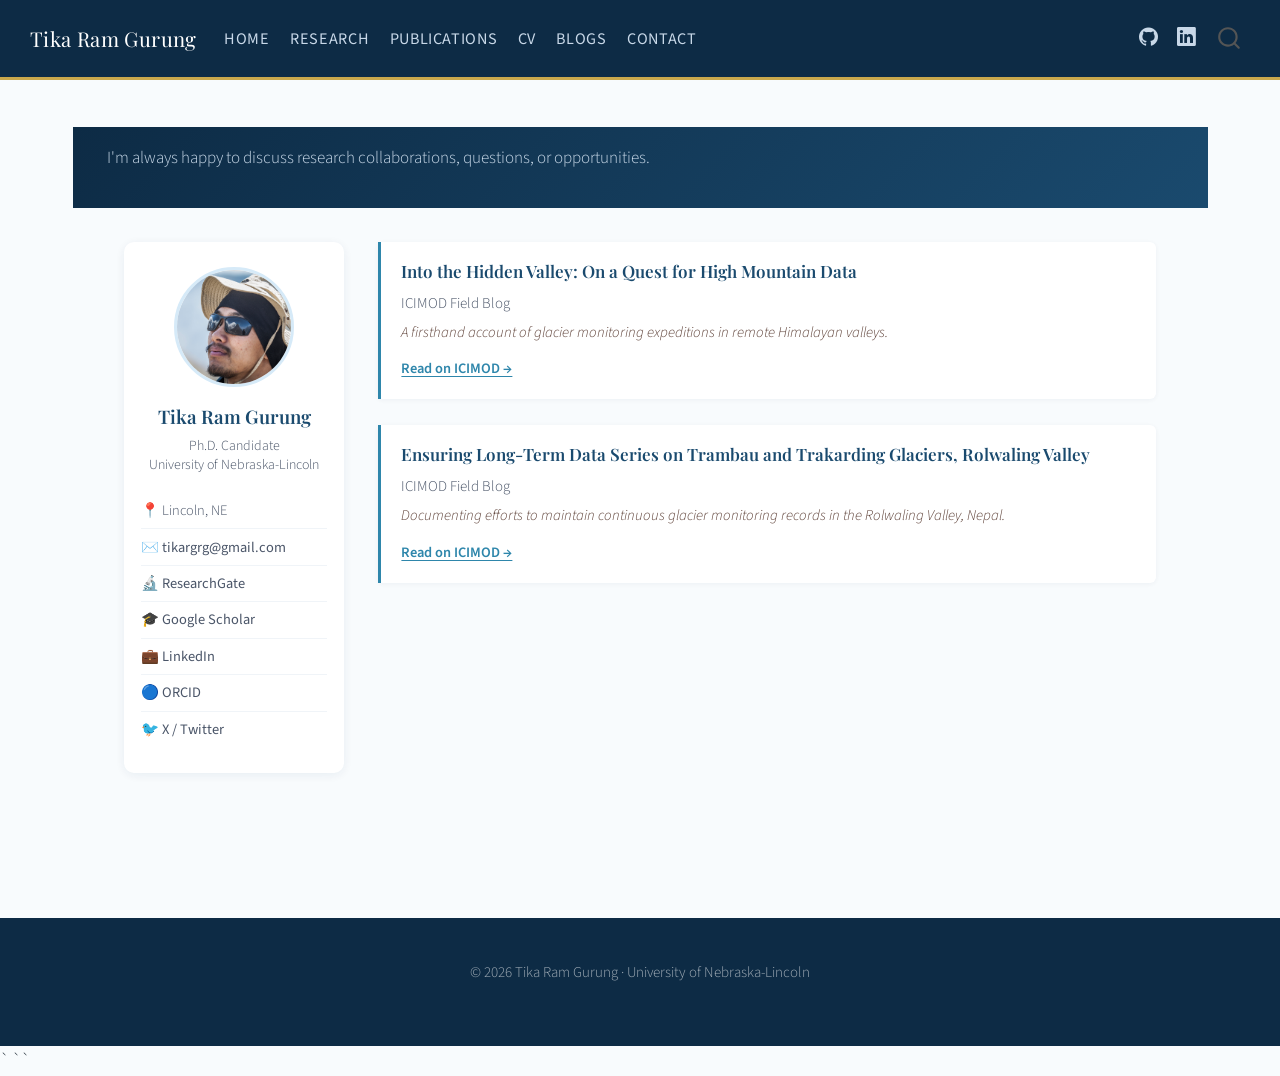
==== commit c5e469af: "finer sidebar added" ====
--- a/docs/blogs.html
+++ b/docs/blogs.html
@@ -147,7 +147,7 @@
 <!-- margin-sidebar -->
     
 <!-- main -->
-<main class="content column-page" id="quarto-document-content"><header id="title-block-header" class="quarto-title-block"><h1 style="font-family:'Playfair Display',serif; font-size:2.4rem; margin-bottom:0.4rem;" class="title display-7">Contact</h1></header>
+<main class="content column-page" id="quarto-document-content"><header id="title-block-header" class="quarto-title-block"></header>
 
 
 
@@ -155,7 +155,7 @@
 <!-- HERO -->
 <div style="background: linear-gradient(135deg,#0d2b45,#1a4a6e); color:white; padding:1rem 2rem;">
   <div style="max-width:1100px; margin:0 auto;">
-    
+  
     <p style="color:#c8d8e8;">I'm always happy to discuss research collaborations, questions, or opportunities.</p>
   </div>
 </div>
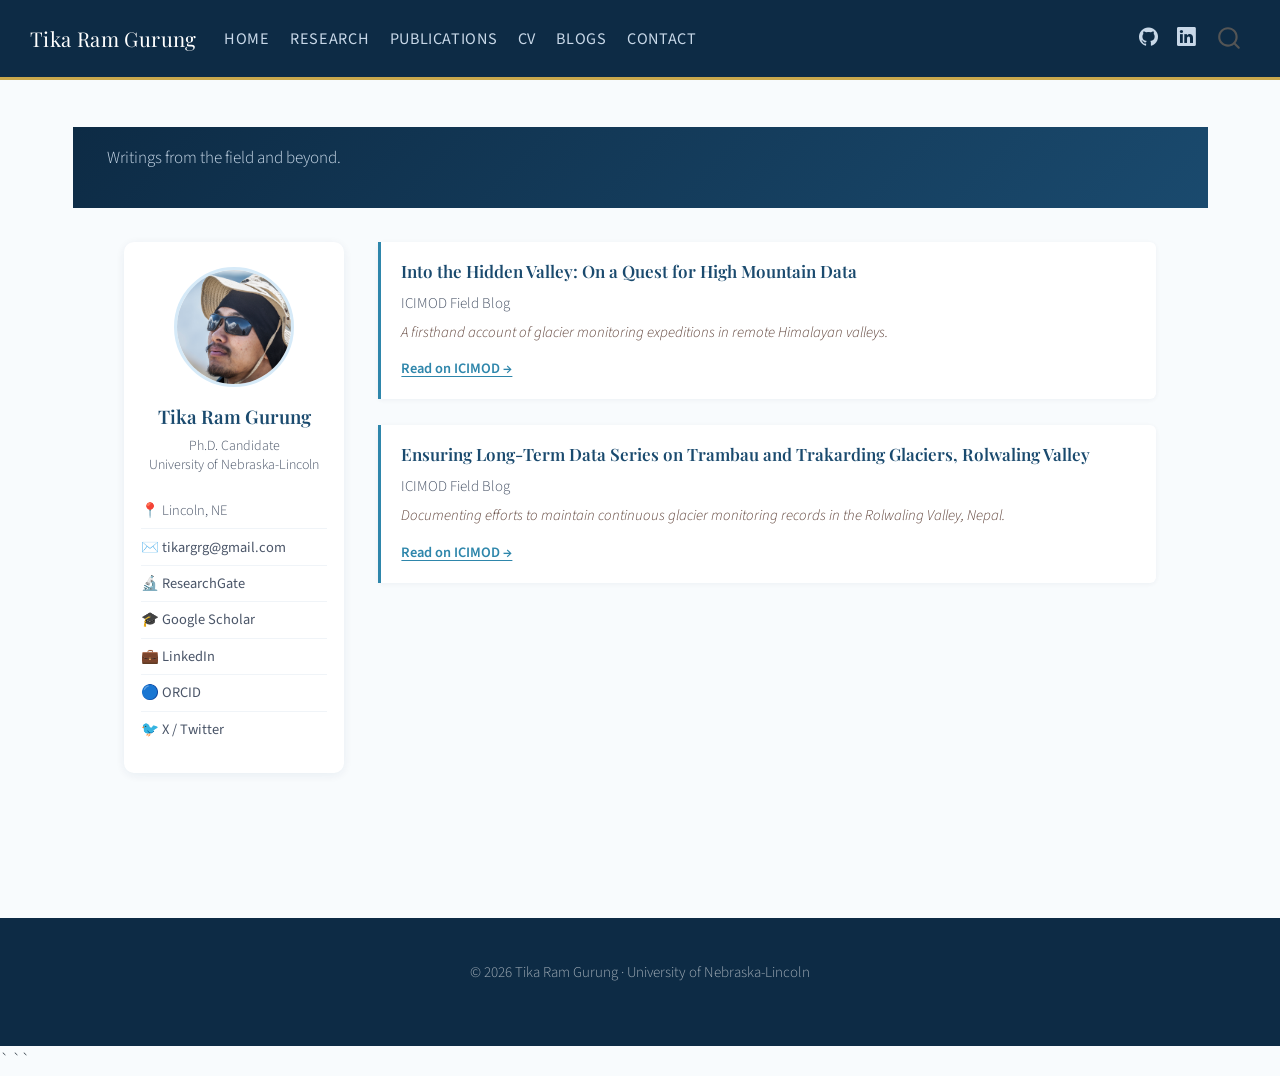
==== commit e8dd39f6: "blogs info added" ====
--- a/docs/blogs.html
+++ b/docs/blogs.html
@@ -156,7 +156,7 @@
 <div style="background: linear-gradient(135deg,#0d2b45,#1a4a6e); color:white; padding:1rem 2rem;">
   <div style="max-width:1100px; margin:0 auto;">
   
-    <p style="color:#c8d8e8;">I'm always happy to discuss research collaborations, questions, or opportunities.</p>
+<p style="color:#c8d8e8;">Writings from the field and beyond.</p>
   </div>
 </div>
 
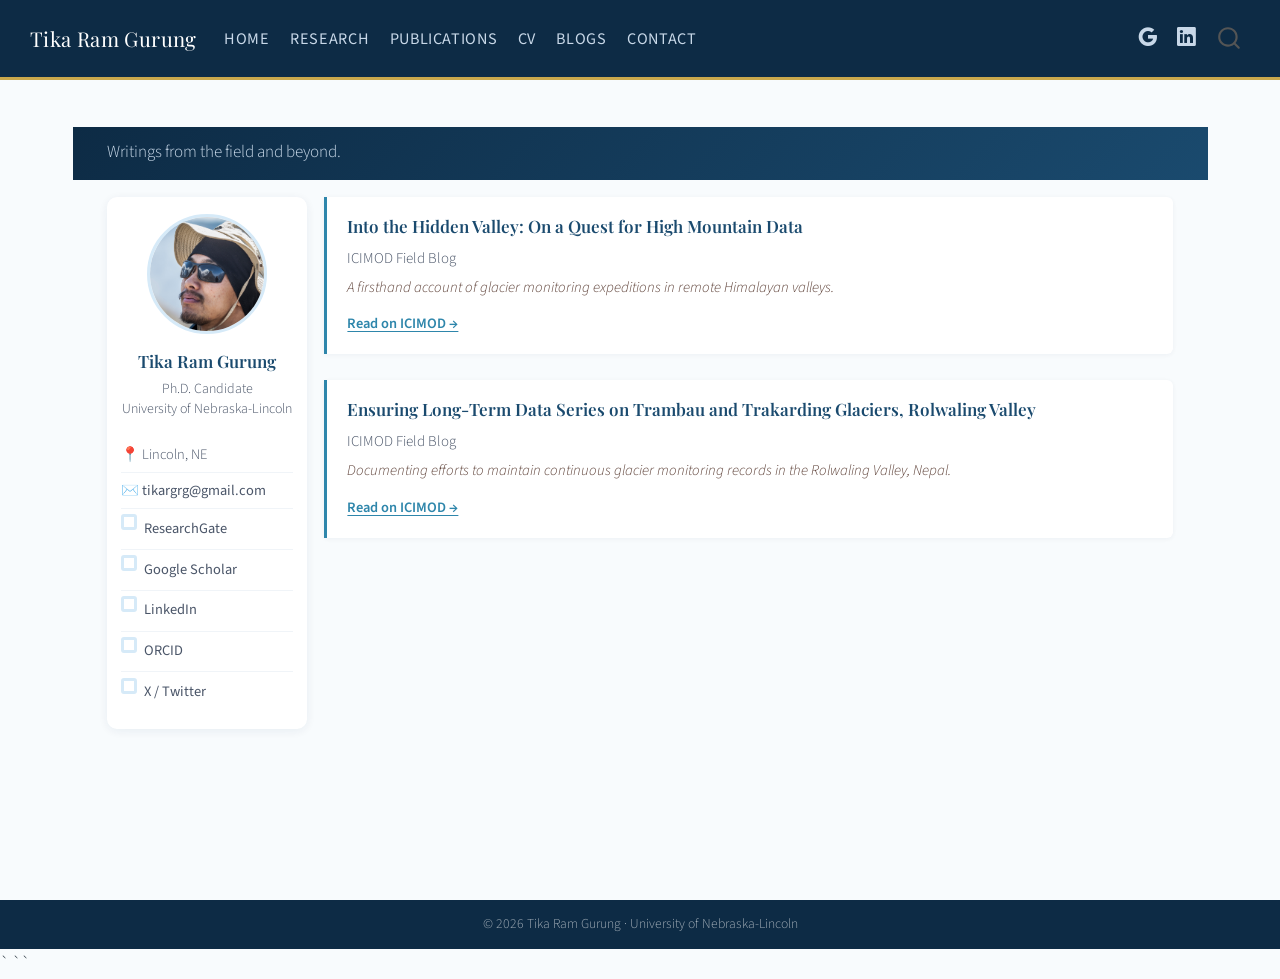
==== commit 2ca0575d: "Font style changed" ====
--- a/docs/blogs.html
+++ b/docs/blogs.html
@@ -125,7 +125,7 @@
 </ul>
             <ul class="navbar-nav navbar-nav-scroll ms-auto">
   <li class="nav-item compact">
-    <a class="nav-link" href="https://github.com/TikaGurung"> <i class="bi bi-github" role="img">
+    <a class="nav-link" href="https://scholar.google.com/citations?user=TMxdLn0AAAAJ&amp;hl=en"> <i class="bi bi-google scholar" role="img">
 </i> 
 <span class="menu-text"></span></a>
   </li>  
@@ -161,23 +161,27 @@
 </div>
 
 <!-- TWO COLUMN LAYOUT -->
-<div style="max-width:1100px; margin:0 auto; display:grid; grid-template-columns:220px 1fr; gap:2rem; padding:2rem;">
-
-  <!-- PROFILE SIDEBAR -->
+<div style="max-width:1100px; margin:0 auto; display:grid; grid-template-columns:200px 1fr; gap:1rem; padding:1rem;">
+
+    <!-- PROFILE SIDEBAR -->
   <div>
     <div class="profile-card">
       <img src="figures/Tika_Face.JPG" alt="Tika Ram Gurung">
       <div class="profile-name">Tika Ram Gurung</div>
-      <div class="profile-role">Ph.D. Candidate<br>University of Nebraska-Lincoln</div>
-      <ul class="profile-links">
-        <li>📍 Lincoln, NE</li>
-        <li>✉️ <a href="mailto:tikargrg@gmail.com">tikargrg@gmail.com</a></li>
-        <li>🔬 <a href="https://www.researchgate.net/profile/Tika-Ram-Gurung" target="_blank">ResearchGate</a></li>
-        <li>🎓 <a href="https://scholar.google.com/citations?user=TMxdLn0AAAAJ&amp;hl=en" target="_blank">Google Scholar</a></li>
-        <li>💼 <a href="https://www.linkedin.com/in/tika-ram-gurung-55a743a3/" target="_blank">LinkedIn</a></li>
-        <li>🔵 <a href="https://orcid.org/0000-0003-4287-6150" target="_blank">ORCID</a></li>
-        <li>🐦 <a href="https://x.com/TR_Gurung" target="_blank">X / Twitter</a></li>
-      </ul>
+    <div class="profile-role">Ph.D. Candidate<br>University of Nebraska-Lincoln</div>
+     
+
+<ul class="profile-links">
+  <li>📍 Lincoln, NE</li>
+  <li>✉️ <a href="mailto:tikargrg@gmail.com">tikargrg@gmail.com</a></li>
+  <li><a href="https://www.researchgate.net/profile/Tika-Ram-Gurung" target="_blank"><img src="https://upload.wikimedia.org/wikipedia/commons/5/5e/ResearchGate_icon_SVG.svg" width="16" height="16" style="vertical-align:middle; margin-right:4px;"> ResearchGate</a></li>
+  <li><a href="https://scholar.google.com/citations?user=TMxdLn0AAAAJ&amp;hl=en" target="_blank"><img src="https://upload.wikimedia.org/wikipedia/commons/c/c7/Google_Scholar_logo.svg" width="16" height="16" style="vertical-align:middle; margin-right:4px;"> Google Scholar</a></li>
+  <li><a href="https://www.linkedin.com/in/tika-ram-gurung-55a743a3/" target="_blank"><img src="https://upload.wikimedia.org/wikipedia/commons/c/ca/LinkedIn_logo_initials.png" width="16" height="16" style="vertical-align:middle; margin-right:4px;"> LinkedIn</a></li>
+  <li><a href="https://orcid.org/0000-0003-4287-6150" target="_blank"><img src="https://upload.wikimedia.org/wikipedia/commons/0/06/ORCID_iD.svg" width="16" height="16" style="vertical-align:middle; margin-right:4px;"> ORCID</a></li>
+  <li><a href="https://x.com/TR_Gurung" target="_blank"><img src="https://upload.wikimedia.org/wikipedia/commons/5/53/X_logo_2023_original.svg" width="16" height="16" style="vertical-align:middle; margin-right:4px;"> X / Twitter</a></li>
+</ul>
+
+
     </div>
   </div>
 
--- a/docs/styles.css
+++ b/docs/styles.css
@@ -186,9 +186,9 @@
 
 .section-title {
   font-family: 'Playfair Display', serif;
-  font-size: 1.9rem;
-  color: var(--glacier-blue);
-  margin-bottom: 0.4rem;
+  font-size: 1.2rem;
+  color: var(--glacier-blue);
+  margin-bottom: 0.1rem;
   position: relative;
   display: inline-block;
 }
@@ -296,15 +296,15 @@
 /* ── Stats Row ── */
 .stat-box {
   text-align: center;
-  padding: 1.5rem;
+  padding: 1rem;
 }
 
 .stat-number {
   font-family: 'Playfair Display', serif;
-  font-size: 2.8rem;
+  font-size: 2.5rem;
   font-weight: 700;
   color: var(--glacier-blue);
-  line-height: 1;
+  line-height: 0.5;
 }
 
 .stat-label {
@@ -318,7 +318,7 @@
 /* ── Timeline ── */
 .timeline-item {
   border-left: 2px solid var(--ice-light);
-  padding: 0 0 1.5rem 1.5rem;
+  padding: 0 0 0.5rem 1rem;
   position: relative;
   margin-left: 0.5rem;
 }
@@ -345,14 +345,15 @@
 
 .timeline-title {
   font-family: 'Playfair Display', serif;
-  font-size: 1rem;
+  font-size: 0.8rem;
   color: var(--glacier-blue);
   margin-bottom: 0.1rem;
 }
 
 .timeline-sub {
-  font-size: 0.88rem;
-  color: var(--text-mid);
+  font-size: 0.7rem;
+  color: var(--text-mid);
+  line-height: 1;
 }
 
 /* ── Award Banner ── */
@@ -360,7 +361,7 @@
   display: flex;
   align-items: flex-start;
   gap: 1rem;
-  padding: 1rem 1.2rem;
+  padding: 1rem 1rem;
   background: white;
   border-radius: 6px;
   margin-bottom: 0.8rem;
@@ -368,7 +369,7 @@
 }
 
 .award-icon {
-  font-size: 1.4rem;
+  font-size: 1rem;
   flex-shrink: 0;
 }
 
@@ -377,8 +378,8 @@
   background: var(--nav-bg);
   color: rgba(255,255,255,0.6);
   text-align: center;
-  padding: 2.5rem 1rem;
-  font-size: 0.88rem;
+  padding: 1rem 1rem;
+  font-size: 0.8rem;
 }
 
 .site-footer a {
@@ -399,11 +400,11 @@
 /* ── Profile Sidebar Card ── */
 .profile-card {
   text-align: center;
-  padding: 1.5rem 1rem;
+  padding: 1rem 0.8rem;
   background: white;
   border-radius: 10px;
   box-shadow: 0 2px 12px rgba(26,74,110,0.08);
-  margin-bottom: 2rem;
+  margin-bottom: 1rem;
 }
 
 .profile-card img {
@@ -417,7 +418,7 @@
 
 .profile-card .profile-name {
   font-family: 'Playfair Display', serif;
-  font-size: 1.1rem;
+  font-size: 1rem;
   color: var(--glacier-blue);
   font-weight: 600;
   margin-bottom: 0.2rem;
@@ -456,3 +457,81 @@
 .profile-card .profile-links a:hover {
   color: var(--meltwater);
 }
+
+
+.profile-links img {
+  width: 16px;
+  height: 16px;
+  align-items: center;
+  vertical-align: middle;
+  margin-right: 0.2rem;
+  border-radius: 3px;
+}
+
+
+/* ── Compact body text ── */
+p {
+  line-height: 1;
+  margin-bottom: 0.1rem;
+}
+
+.pub-item p {
+  line-height: 1;
+  margin-bottom: 0.1rem;
+}
+
+
+
+
+/* ── Mobile Responsive ── */
+@media (max-width: 768px) {
+
+  /* Stack sidebar and content vertically */
+  div[style*="grid-template-columns:220px"],
+  div[style*="grid-template-columns:200px"] {
+    display: block !important;
+  }
+
+  /* Full width profile card on mobile */
+  .profile-card {
+    margin-bottom: 1rem;
+    padding: 1rem;
+  }
+
+  /* Smaller hero name */
+  .hero-name {
+    font-size: 2rem !important;
+  }
+
+  /* Smaller hero section padding */
+  .hero-section {
+    padding: 3rem 1rem 2.5rem !important;
+  }
+
+  /* Full width stats */
+  .stat-box {
+    padding: 0.8rem;
+  }
+
+  .stat-number {
+    font-size: 2rem;
+  }
+
+  /* Badges wrap nicely */
+  .hero-badges {
+    justify-content: center;
+  }
+
+  /* Buttons stack */
+  .hero-links a {
+    display: block;
+    margin-bottom: 0.5rem;
+    text-align: center;
+  }
+
+  /* Reduce padding */
+  .section {
+    padding: 1rem;
+  }
+
+}
